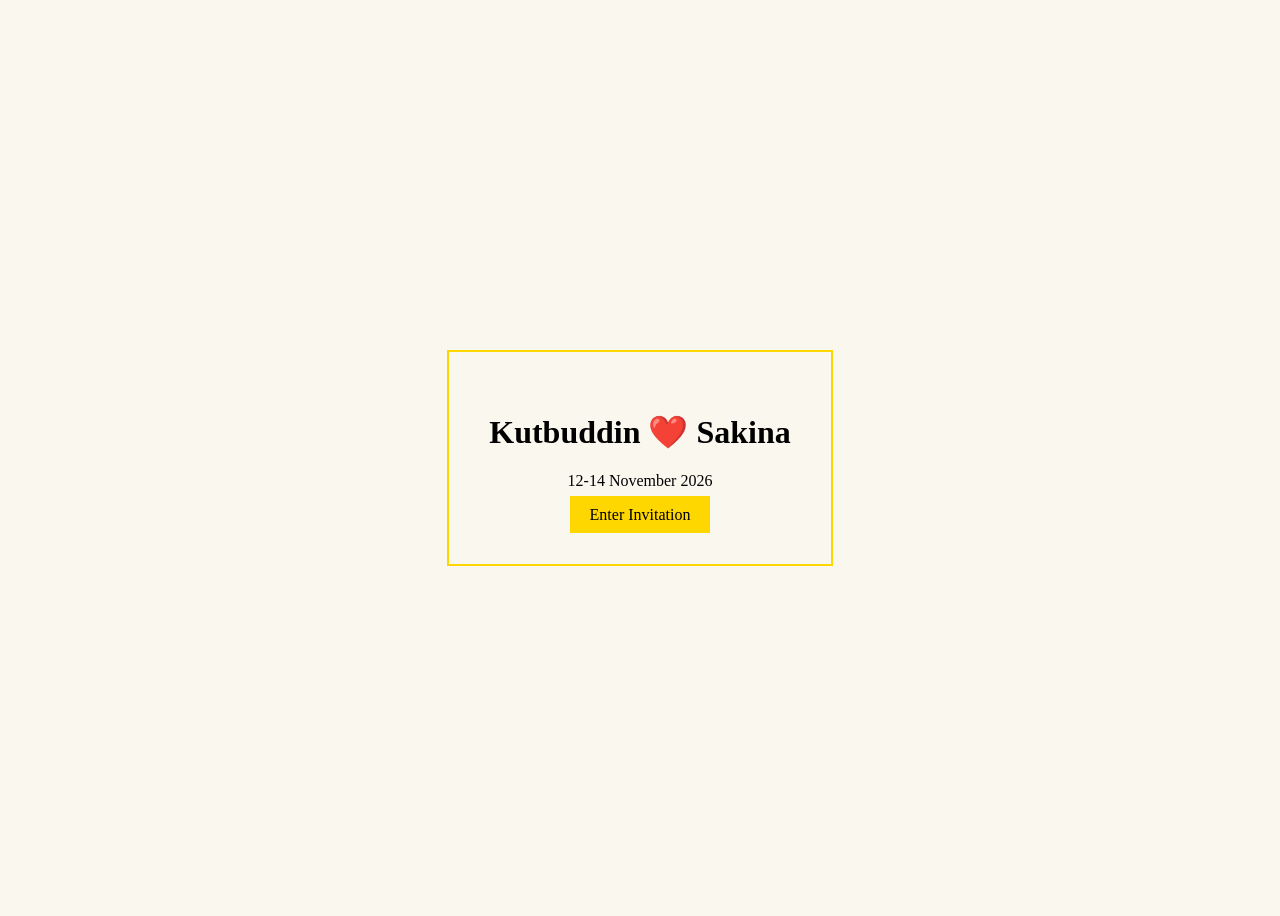
==== index.html @ 7a2f9c3d "Add files via upload" ====
<!doctype html><html><head><meta charset='utf-8'><link rel='stylesheet' href='style.css'><title>KS Wedding</title></head><body><div class='hero'><h1>Kutbuddin ❤️ Sakina</h1><p>12-14 November 2026</p><a class='btn'>Enter Invitation</a></div><script src='script.js'></script></body></html>
---- style.css ----
body{font-family:Georgia;background:#faf7ef;display:flex;height:100vh;align-items:center;justify-content:center}.hero{text-align:center;border:2px solid gold;padding:40px}.btn{background:gold;padding:10px 20px}
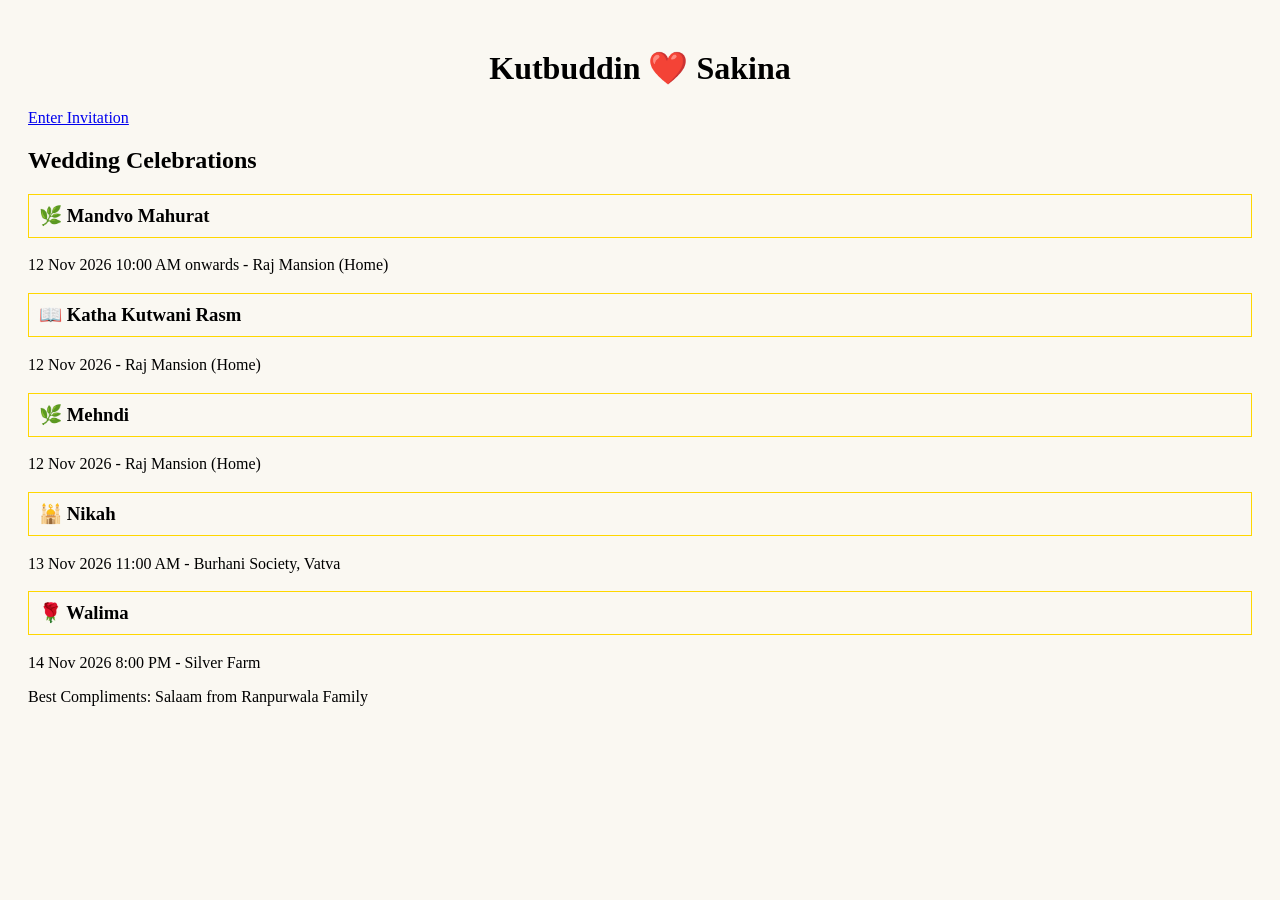
==== commit a0d31425: "Add files via upload" ====
--- a/index.html
+++ b/index.html
@@ -1 +1 @@
-<!doctype html><html><head><meta charset='utf-8'><link rel='stylesheet' href='style.css'><title>KS Wedding</title></head><body><div class='hero'><h1>Kutbuddin ❤️ Sakina</h1><p>12-14 November 2026</p><a class='btn'>Enter Invitation</a></div><script src='script.js'></script></body></html>+<!doctype html><html><head><link rel='stylesheet' href='style.css'></head><body><h1 style='text-align:center'>Kutbuddin ❤️ Sakina</h1><a href='#events'>Enter Invitation</a><div id='events'><h2>Wedding Celebrations</h2><h3>🌿 Mandvo Mahurat</h3><p>12 Nov 2026 10:00 AM onwards - Raj Mansion (Home)</p><h3>📖 Katha Kutwani Rasm</h3><p>12 Nov 2026 - Raj Mansion (Home)</p><h3>🌿 Mehndi</h3><p>12 Nov 2026 - Raj Mansion (Home)</p><h3>🕌 Nikah</h3><p>13 Nov 2026 11:00 AM - Burhani Society, Vatva</p><h3>🌹 Walima</h3><p>14 Nov 2026 8:00 PM - Silver Farm</p><p>Best Compliments: Salaam from Ranpurwala Family</p></div><script src='script.js'></script></body></html>
--- a/style.css
+++ b/style.css
@@ -1 +1 @@
-body{font-family:Georgia;background:#faf7ef;display:flex;height:100vh;align-items:center;justify-content:center}.hero{text-align:center;border:2px solid gold;padding:40px}.btn{background:gold;padding:10px 20px}+body{font-family:Georgia;background:#faf8f2;padding:20px}h3{border:1px solid gold;padding:10px}
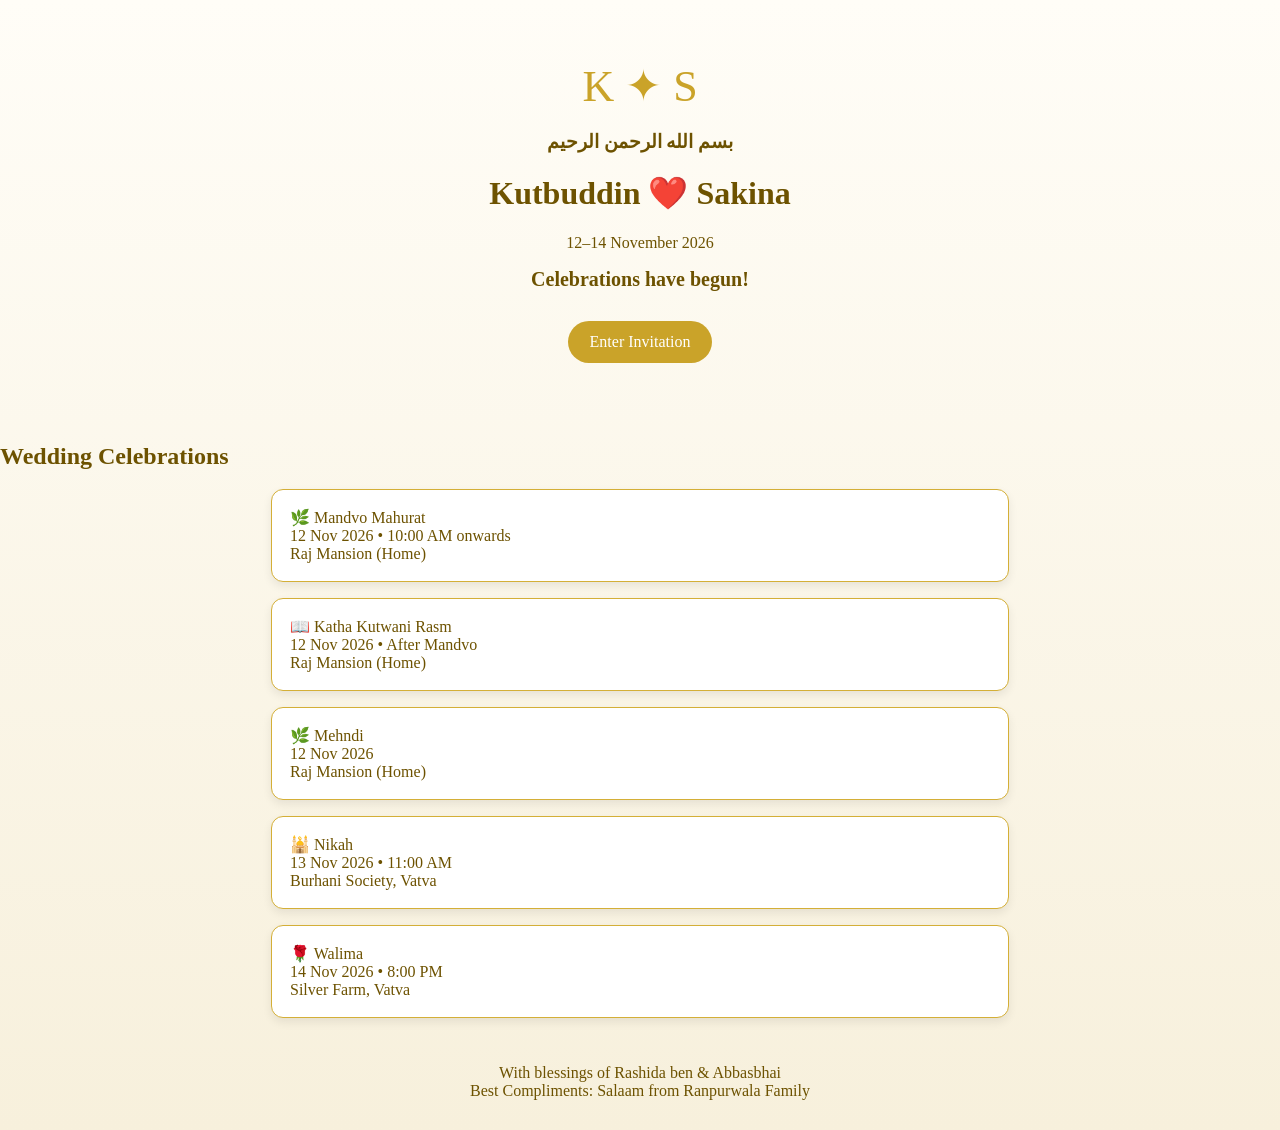
==== commit 234199c2: "Add files via upload" ====
--- a/index.html
+++ b/index.html
@@ -1 +1,23 @@
-<!doctype html><html><head><link rel='stylesheet' href='style.css'></head><body><h1 style='text-align:center'>Kutbuddin ❤️ Sakina</h1><a href='#events'>Enter Invitation</a><div id='events'><h2>Wedding Celebrations</h2><h3>🌿 Mandvo Mahurat</h3><p>12 Nov 2026 10:00 AM onwards - Raj Mansion (Home)</p><h3>📖 Katha Kutwani Rasm</h3><p>12 Nov 2026 - Raj Mansion (Home)</p><h3>🌿 Mehndi</h3><p>12 Nov 2026 - Raj Mansion (Home)</p><h3>🕌 Nikah</h3><p>13 Nov 2026 11:00 AM - Burhani Society, Vatva</p><h3>🌹 Walima</h3><p>14 Nov 2026 8:00 PM - Silver Farm</p><p>Best Compliments: Salaam from Ranpurwala Family</p></div><script src='script.js'></script></body></html>+<!doctype html><html><head><meta charset="utf-8">
+<meta name="viewport" content="width=device-width,initial-scale=1">
+<title>KS Wedding 2026</title>
+<link rel="stylesheet" href="style.css"></head>
+<body>
+<div class="hero">
+<div class="mono">K ✦ S</div>
+<h3>بسم الله الرحمن الرحيم</h3>
+<h1>Kutbuddin ❤️ Sakina</h1>
+<p>12–14 November 2026</p>
+<div id="count"></div>
+<a class="btn" href="#events">Enter Invitation</a>
+</div>
+<section id="events">
+<h2>Wedding Celebrations</h2>
+<div class="card">🌿 Mandvo Mahurat<br>12 Nov 2026 • 10:00 AM onwards<br>Raj Mansion (Home)</div>
+<div class="card">📖 Katha Kutwani Rasm<br>12 Nov 2026 • After Mandvo<br>Raj Mansion (Home)</div>
+<div class="card">🌿 Mehndi<br>12 Nov 2026<br>Raj Mansion (Home)</div>
+<div class="card">🕌 Nikah<br>13 Nov 2026 • 11:00 AM<br>Burhani Society, Vatva</div>
+<div class="card">🌹 Walima<br>14 Nov 2026 • 8:00 PM<br>Silver Farm, Vatva</div>
+<footer>With blessings of Rashida ben & Abbasbhai<br>Best Compliments: Salaam from Ranpurwala Family</footer>
+</section>
+<script src="script.js"></script></body></html>
--- a/style.css
+++ b/style.css
@@ -1 +1,6 @@
-body{font-family:Georgia;background:#faf8f2;padding:20px}h3{border:1px solid gold;padding:10px}+body{margin:0;font-family:Georgia;background:linear-gradient(#fffdf7,#f7f0dc);color:#6d5200}
+.hero{text-align:center;padding:60px 20px}.mono{font-size:44px;color:#caa329}
+.btn{display:inline-block;margin-top:15px;background:#caa329;color:#fff;padding:12px 22px;border-radius:30px;text-decoration:none}
+.card{background:#fff;border:1px solid #d4af37;border-radius:12px;padding:18px;margin:16px auto;max-width:700px;box-shadow:0 4px 10px rgba(0,0,0,.08)}
+#count{font-weight:bold;margin:15px;font-size:20px}
+footer{text-align:center;padding:30px}
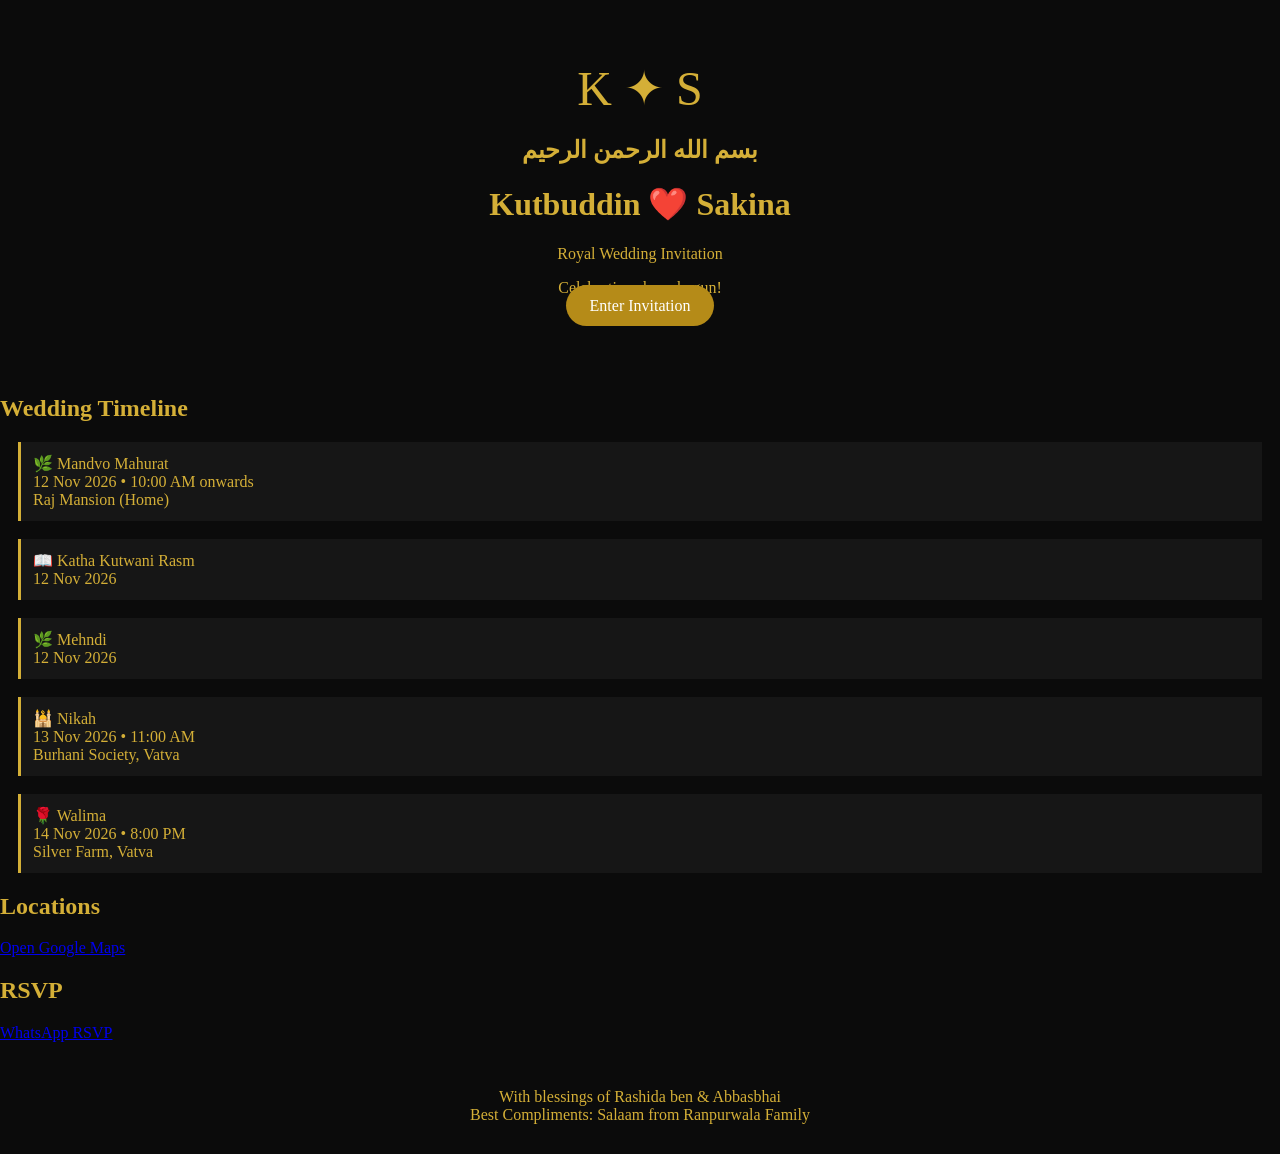
==== commit 5ba3ad4b: "Add files via upload" ====
--- a/index.html
+++ b/index.html
@@ -1,23 +1,7 @@
-<!doctype html><html><head><meta charset="utf-8">
-<meta name="viewport" content="width=device-width,initial-scale=1">
-<title>KS Wedding 2026</title>
-<link rel="stylesheet" href="style.css"></head>
-<body>
-<div class="hero">
-<div class="mono">K ✦ S</div>
-<h3>بسم الله الرحمن الرحيم</h3>
-<h1>Kutbuddin ❤️ Sakina</h1>
-<p>12–14 November 2026</p>
-<div id="count"></div>
-<a class="btn" href="#events">Enter Invitation</a>
-</div>
-<section id="events">
-<h2>Wedding Celebrations</h2>
-<div class="card">🌿 Mandvo Mahurat<br>12 Nov 2026 • 10:00 AM onwards<br>Raj Mansion (Home)</div>
-<div class="card">📖 Katha Kutwani Rasm<br>12 Nov 2026 • After Mandvo<br>Raj Mansion (Home)</div>
-<div class="card">🌿 Mehndi<br>12 Nov 2026<br>Raj Mansion (Home)</div>
-<div class="card">🕌 Nikah<br>13 Nov 2026 • 11:00 AM<br>Burhani Society, Vatva</div>
-<div class="card">🌹 Walima<br>14 Nov 2026 • 8:00 PM<br>Silver Farm, Vatva</div>
-<footer>With blessings of Rashida ben & Abbasbhai<br>Best Compliments: Salaam from Ranpurwala Family</footer>
-</section>
-<script src="script.js"></script></body></html>+<!doctype html><html><head><meta charset='utf-8'><meta name='viewport' content='width=device-width,initial-scale=1'><link rel='stylesheet' href='style.css'></head><body>
+<div class='hero'><div class='mono'>K ✦ S</div><h2>بسم الله الرحمن الرحيم</h2><h1>Kutbuddin ❤️ Sakina</h1><p>Royal Wedding Invitation</p><div id='count'></div><a class='btn' href='#events'>Enter Invitation</a></div>
+<section id='events'><h2>Wedding Timeline</h2>
+<div class='timeline'><div>🌿 Mandvo Mahurat<br>12 Nov 2026 • 10:00 AM onwards<br>Raj Mansion (Home)</div><div>📖 Katha Kutwani Rasm<br>12 Nov 2026</div><div>🌿 Mehndi<br>12 Nov 2026</div><div>🕌 Nikah<br>13 Nov 2026 • 11:00 AM<br>Burhani Society, Vatva</div><div>🌹 Walima<br>14 Nov 2026 • 8:00 PM<br>Silver Farm, Vatva</div></div>
+<h2>Locations</h2><p><a href='https://maps.google.com' target='_blank'>Open Google Maps</a></p>
+<h2>RSVP</h2><p><a href='https://wa.me/' target='_blank'>WhatsApp RSVP</a></p>
+<footer>With blessings of Rashida ben & Abbasbhai<br>Best Compliments: Salaam from Ranpurwala Family</footer></section><script src='script.js'></script></body></html>
--- a/style.css
+++ b/style.css
@@ -1,6 +1 @@
-body{margin:0;font-family:Georgia;background:linear-gradient(#fffdf7,#f7f0dc);color:#6d5200}
-.hero{text-align:center;padding:60px 20px}.mono{font-size:44px;color:#caa329}
-.btn{display:inline-block;margin-top:15px;background:#caa329;color:#fff;padding:12px 22px;border-radius:30px;text-decoration:none}
-.card{background:#fff;border:1px solid #d4af37;border-radius:12px;padding:18px;margin:16px auto;max-width:700px;box-shadow:0 4px 10px rgba(0,0,0,.08)}
-#count{font-weight:bold;margin:15px;font-size:20px}
-footer{text-align:center;padding:30px}+body{font-family:Georgia;background:#0b0b0b;color:#d4af37;margin:0}.hero{text-align:center;padding:60px}.mono{font-size:48px}.btn{background:#b58b18;color:#fff;padding:12px 24px;border-radius:30px;text-decoration:none}.timeline div{border-left:3px solid #d4af37;margin:18px;padding:12px;background:#161616}footer{text-align:center;padding:30px}
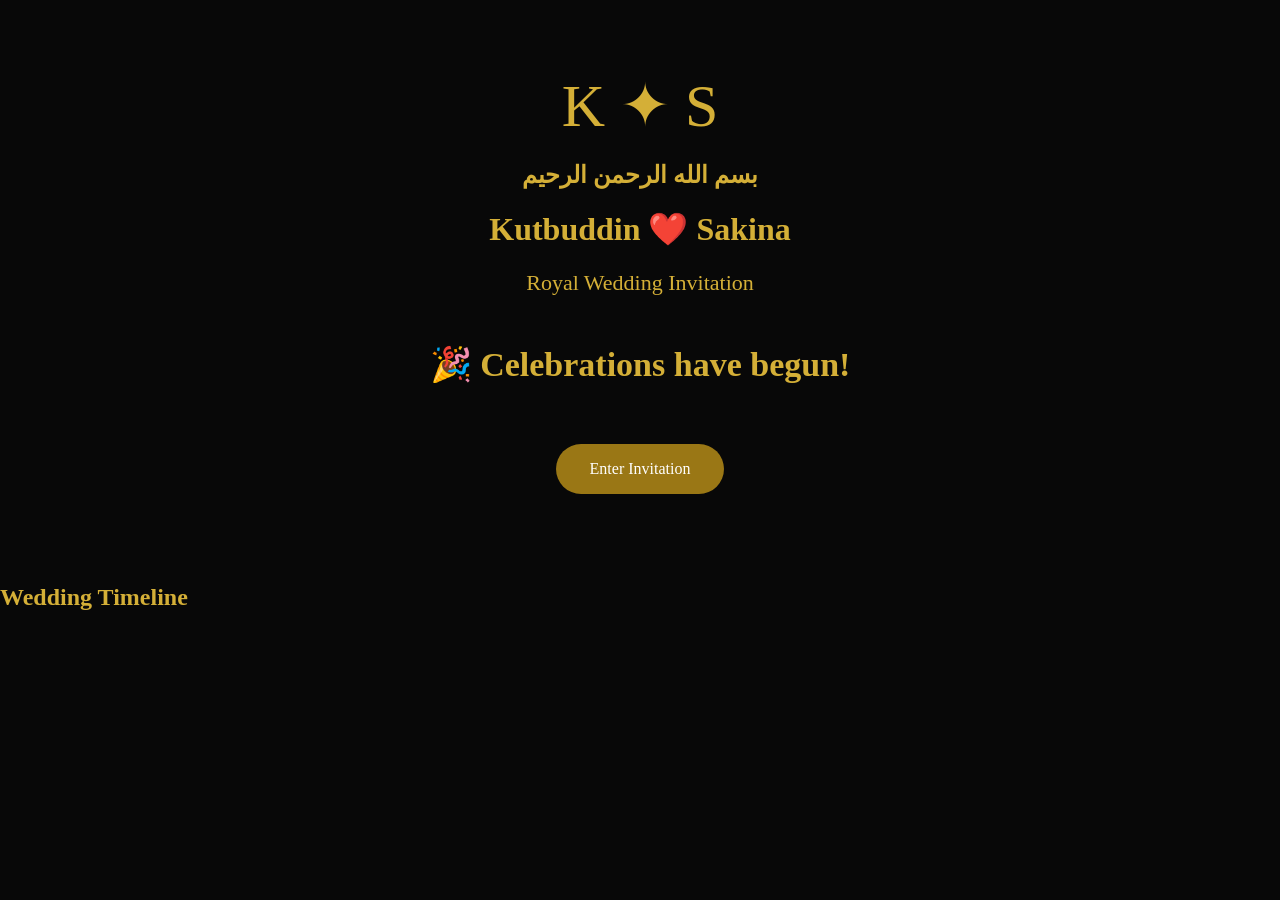
==== commit 8ff89c8f: "Add files via upload" ====
--- a/index.html
+++ b/index.html
@@ -1,7 +1,15 @@
-<!doctype html><html><head><meta charset='utf-8'><meta name='viewport' content='width=device-width,initial-scale=1'><link rel='stylesheet' href='style.css'></head><body>
-<div class='hero'><div class='mono'>K ✦ S</div><h2>بسم الله الرحمن الرحيم</h2><h1>Kutbuddin ❤️ Sakina</h1><p>Royal Wedding Invitation</p><div id='count'></div><a class='btn' href='#events'>Enter Invitation</a></div>
-<section id='events'><h2>Wedding Timeline</h2>
-<div class='timeline'><div>🌿 Mandvo Mahurat<br>12 Nov 2026 • 10:00 AM onwards<br>Raj Mansion (Home)</div><div>📖 Katha Kutwani Rasm<br>12 Nov 2026</div><div>🌿 Mehndi<br>12 Nov 2026</div><div>🕌 Nikah<br>13 Nov 2026 • 11:00 AM<br>Burhani Society, Vatva</div><div>🌹 Walima<br>14 Nov 2026 • 8:00 PM<br>Silver Farm, Vatva</div></div>
-<h2>Locations</h2><p><a href='https://maps.google.com' target='_blank'>Open Google Maps</a></p>
-<h2>RSVP</h2><p><a href='https://wa.me/' target='_blank'>WhatsApp RSVP</a></p>
-<footer>With blessings of Rashida ben & Abbasbhai<br>Best Compliments: Salaam from Ranpurwala Family</footer></section><script src='script.js'></script></body></html>+<!DOCTYPE html>
+<html><head><meta charset="UTF-8"><meta name="viewport" content="width=device-width,initial-scale=1">
+<link rel="stylesheet" href="style.css"><title>KS Wedding 2026</title></head>
+<body>
+<div class="hero">
+<div class="mono">K ✦ S</div>
+<h2>بسم الله الرحمن الرحيم</h2>
+<h1>Kutbuddin ❤️ Sakina</h1>
+<p class="subtitle">Royal Wedding Invitation</p>
+<div id="count">Loading countdown...</div>
+<a class="btn" href="#events">Enter Invitation</a>
+</div>
+<section id="events"><h2>Wedding Timeline</h2></section>
+<script src="script.js"></script>
+</body></html>
--- a/style.css
+++ b/style.css
@@ -1 +1,7 @@
-body{font-family:Georgia;background:#0b0b0b;color:#d4af37;margin:0}.hero{text-align:center;padding:60px}.mono{font-size:48px}.btn{background:#b58b18;color:#fff;padding:12px 24px;border-radius:30px;text-decoration:none}.timeline div{border-left:3px solid #d4af37;margin:18px;padding:12px;background:#161616}footer{text-align:center;padding:30px}+
+body{margin:0;background:#080808;color:#D4AF37;font-family:Georgia,serif}
+.hero{text-align:center;padding:70px 20px}
+.mono{font-size:60px;margin-bottom:20px}
+.subtitle{font-size:22px}
+#count{display:block;font-size:34px;font-weight:bold;color:#D4AF37;margin:35px auto;padding:10px;line-height:1.4}
+.btn{display:inline-block;margin-top:10px;padding:16px 34px;background:#9a7715;color:#fff;text-decoration:none;border-radius:40px}
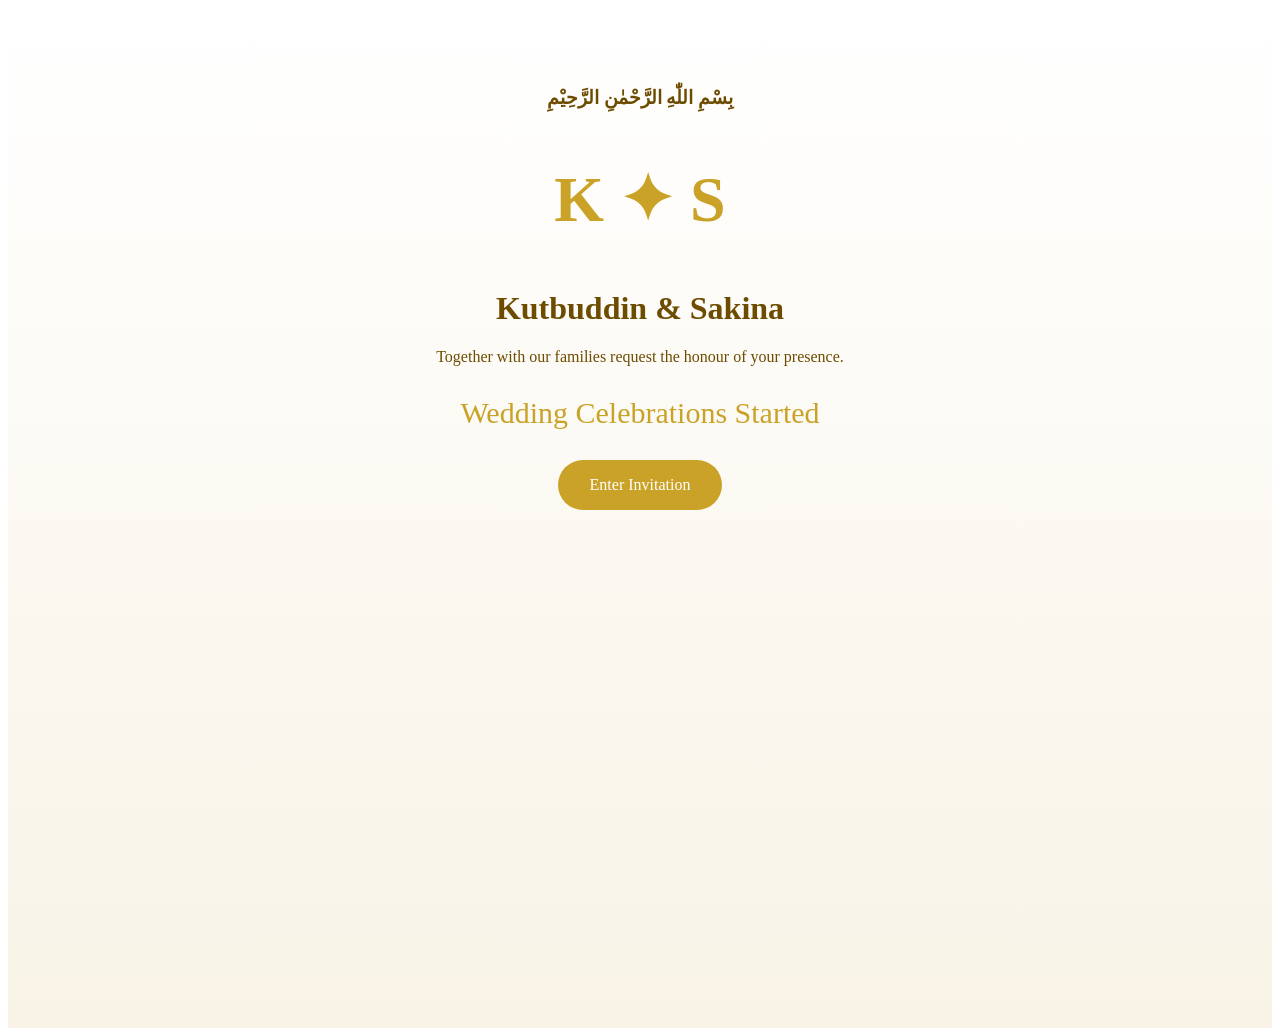
==== commit 4e76ba3a: "Add files via upload" ====
--- a/index.html
+++ b/index.html
@@ -1,15 +1 @@
-<!DOCTYPE html>
-<html><head><meta charset="UTF-8"><meta name="viewport" content="width=device-width,initial-scale=1">
-<link rel="stylesheet" href="style.css"><title>KS Wedding 2026</title></head>
-<body>
-<div class="hero">
-<div class="mono">K ✦ S</div>
-<h2>بسم الله الرحمن الرحيم</h2>
-<h1>Kutbuddin ❤️ Sakina</h1>
-<p class="subtitle">Royal Wedding Invitation</p>
-<div id="count">Loading countdown...</div>
-<a class="btn" href="#events">Enter Invitation</a>
-</div>
-<section id="events"><h2>Wedding Timeline</h2></section>
-<script src="script.js"></script>
-</body></html>+<!DOCTYPE html><html><head><meta charset='UTF-8'><meta name='viewport' content='width=device-width,initial-scale=1'><link rel='stylesheet' href='style.css'></head><body><div class='hero'><h3>بِسْمِ اللّٰهِ الرَّحْمٰنِ الرَّحِيْمِ</h3><h2 class='monogram'>K ✦ S</h2><h1>Kutbuddin & Sakina</h1><p>Together with our families request the honour of your presence.</p><div id='countdown'>Loading...</div><a class='button' href='#'>Enter Invitation</a></div><script src='script.js'></script></body></html>
--- a/style.css
+++ b/style.css
@@ -1,7 +1 @@
-
-body{margin:0;background:#080808;color:#D4AF37;font-family:Georgia,serif}
-.hero{text-align:center;padding:70px 20px}
-.mono{font-size:60px;margin-bottom:20px}
-.subtitle{font-size:22px}
-#count{display:block;font-size:34px;font-weight:bold;color:#D4AF37;margin:35px auto;padding:10px;line-height:1.4}
-.btn{display:inline-block;margin-top:10px;padding:16px 34px;background:#9a7715;color:#fff;text-decoration:none;border-radius:40px}
+body{font-family:Georgia;background:#fff;color:#6d4c00;text-align:center}.hero{padding:60px;background:linear-gradient(#fff,#f8f3e6);min-height:100vh}.monogram{font-size:64px;color:#C9A227}#countdown{font-size:30px;color:#C9A227;margin:30px}.button{background:#C9A227;color:#fff;padding:16px 32px;border-radius:30px;text-decoration:none;display:inline-block}
